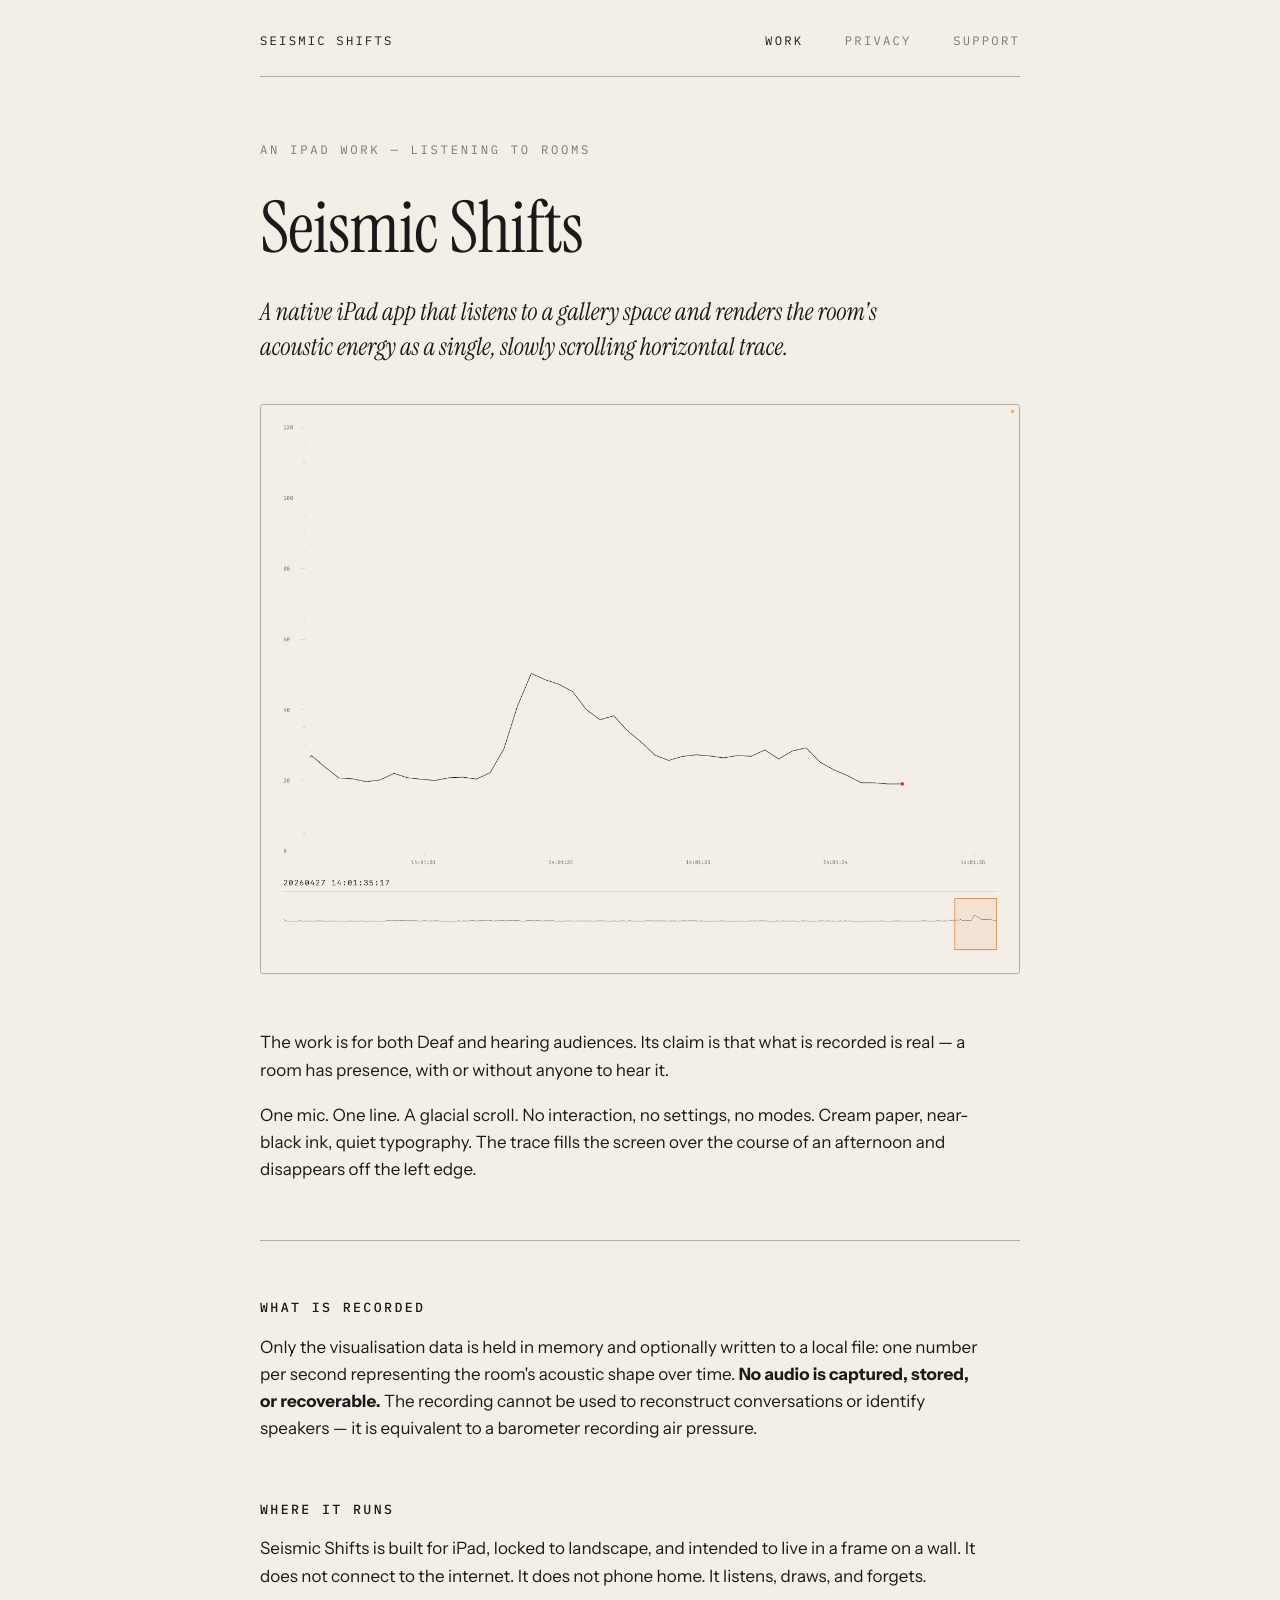
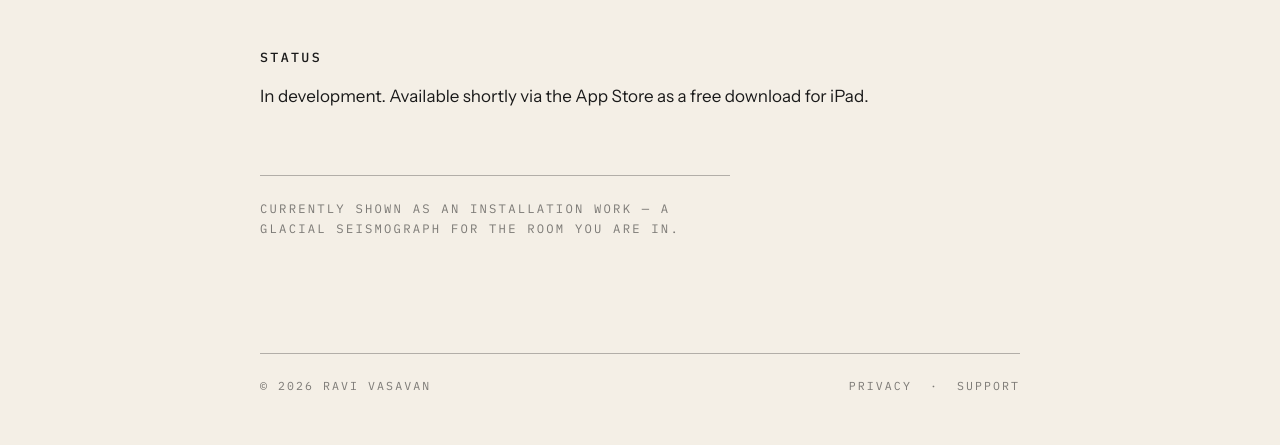
==== index.html @ 60b9cc58 "Add live screenshot, favicon, and Open Graph meta - Screenshot of the running iPad app replaces the " ====
<!DOCTYPE html>
<html lang="en">
<head>
<meta charset="UTF-8">
<meta name="viewport" content="width=device-width, initial-scale=1.0">
<title>Seismic Shifts</title>
<meta name="description" content="An iPad app that listens to a room and renders its acoustic energy as a slowly scrolling seismograph trace. For both Deaf and hearing audiences.">
<link rel="icon" type="image/png" sizes="32x32" href="favicon-32.png">
<link rel="icon" type="image/png" sizes="192x192" href="favicon-192.png">
<link rel="apple-touch-icon" href="apple-touch-icon.png">
<meta property="og:title" content="Seismic Shifts">
<meta property="og:description" content="An iPad app that listens to a room and renders its acoustic energy as a slowly scrolling seismograph trace.">
<meta property="og:image" content="screenshot.png">
<meta property="og:type" content="website">
<link rel="preconnect" href="https://fonts.googleapis.com">
<link rel="preconnect" href="https://fonts.gstatic.com" crossorigin>
<link href="https://fonts.googleapis.com/css2?family=IBM+Plex+Mono:wght@400;500&family=Instrument+Sans:wght@400;500;600&family=Instrument+Serif:ital@0;1&display=swap" rel="stylesheet">
<link rel="stylesheet" href="style.css">
</head>
<body>

<header class="site">
    <a href="./">Seismic Shifts</a>
    <nav>
        <a href="./" aria-current="page">Work</a>
        <a href="privacy.html">Privacy</a>
        <a href="support.html">Support</a>
    </nav>
</header>

<main>
    <p class="tagline">An iPad work — listening to rooms</p>
    <h1>Seismic Shifts</h1>
    <p class="lede">A native iPad app that listens to a gallery space and renders the room's acoustic energy as a single, slowly scrolling horizontal trace.</p>

    <figure class="screenshot">
        <img src="screenshot.png" alt="The Seismic Shifts iPad app showing a clap captured as a brief peak around 14:01:32 on a near-black trace over cream paper, with a dB SPL scale on the left, a centisecond timestamp at the bottom, and a compressed history strip with an orange viewport rectangle along the bottom edge.">
    </figure>

    <p>The work is for both Deaf and hearing audiences. Its claim is that what is recorded is real — a room has presence, with or without anyone to hear it.</p>

    <p>One mic. One line. A glacial scroll. No interaction, no settings, no modes. Cream paper, near-black ink, quiet typography. The trace fills the screen over the course of an afternoon and disappears off the left edge.</p>

    <hr class="divider">

    <h2>What is recorded</h2>
    <p>Only the visualisation data is held in memory and optionally written to a local file: one number per second representing the room's acoustic shape over time. <strong>No audio is captured, stored, or recoverable.</strong> The recording cannot be used to reconstruct conversations or identify speakers — it is equivalent to a barometer recording air pressure.</p>

    <h2>Where it runs</h2>
    <p>Seismic Shifts is built for iPad, locked to landscape, and intended to live in a frame on a wall. It does not connect to the internet. It does not phone home. It listens, draws, and forgets.</p>

    <h2>Status</h2>
    <p>In development. Available shortly via the App Store as a free download for iPad.</p>

    <p class="meta">Currently shown as an installation work — a glacial seismograph for the room you are in.</p>
</main>

<footer class="site">
    <span>&copy; 2026 Ravi Vasavan</span>
    <span>
        <a href="privacy.html">Privacy</a>
        &nbsp;&middot;&nbsp;
        <a href="support.html">Support</a>
    </span>
</footer>

</body>
</html>
---- style.css ----
:root {
    --paper: #F4EFE6;
    --ink: #1A1A1A;
    --ink-quiet: rgba(26, 26, 26, 0.55);
    --hairline: rgba(26, 26, 26, 0.30);
}

* {
    box-sizing: border-box;
    margin: 0;
    padding: 0;
}

html {
    background: var(--paper);
    color: var(--ink);
    font-family: 'Instrument Sans', ui-sans-serif, -apple-system, BlinkMacSystemFont, system-ui, sans-serif;
    font-size: 17px;
    line-height: 1.6;
    -webkit-font-smoothing: antialiased;
    -moz-osx-font-smoothing: grayscale;
    text-rendering: geometricPrecision;
}

body {
    min-height: 100vh;
    display: flex;
    flex-direction: column;
    padding: 0 32px;
}

main {
    flex: 1;
    width: 100%;
    max-width: 760px;
    margin: 0 auto;
    padding: 64px 0 96px;
}

header.site {
    width: 100%;
    max-width: 760px;
    margin: 0 auto;
    padding: 32px 0 24px;
    display: flex;
    justify-content: space-between;
    align-items: baseline;
    border-bottom: 1px solid var(--hairline);
    font-family: 'IBM Plex Mono', ui-monospace, SFMono-Regular, Menlo, monospace;
    font-size: 0.72rem;
    text-transform: uppercase;
    letter-spacing: 0.18em;
}

header.site a {
    color: var(--ink);
    text-decoration: none;
}

header.site nav a {
    margin-left: 32px;
    color: var(--ink-quiet);
    transition: color 120ms ease;
}

header.site nav a:hover,
header.site nav a[aria-current="page"] {
    color: var(--ink);
}

footer.site {
    width: 100%;
    max-width: 760px;
    margin: 0 auto;
    padding: 24px 0 48px;
    border-top: 1px solid var(--hairline);
    font-family: 'IBM Plex Mono', ui-monospace, SFMono-Regular, Menlo, monospace;
    font-size: 0.68rem;
    text-transform: uppercase;
    letter-spacing: 0.18em;
    color: var(--ink-quiet);
    display: flex;
    justify-content: space-between;
}

footer.site a {
    color: var(--ink-quiet);
    text-decoration: none;
}

footer.site a:hover {
    color: var(--ink);
}

h1 {
    font-family: 'Instrument Serif', Georgia, 'Times New Roman', serif;
    font-weight: 400;
    font-size: clamp(2.6rem, 6vw, 4.2rem);
    line-height: 1.05;
    letter-spacing: -0.01em;
    margin-bottom: 28px;
}

h2 {
    font-family: 'IBM Plex Mono', ui-monospace, SFMono-Regular, Menlo, monospace;
    font-weight: 500;
    font-size: 0.78rem;
    text-transform: uppercase;
    letter-spacing: 0.18em;
    margin-top: 56px;
    margin-bottom: 16px;
    color: var(--ink);
}

h2:first-of-type {
    margin-top: 48px;
}

p {
    margin-bottom: 18px;
    max-width: 64ch;
}

a {
    color: var(--ink);
    text-decoration: underline;
    text-decoration-thickness: 1px;
    text-underline-offset: 3px;
    text-decoration-color: var(--hairline);
    transition: text-decoration-color 120ms ease;
}

a:hover {
    text-decoration-color: var(--ink);
}

.lede {
    font-family: 'Instrument Serif', Georgia, 'Times New Roman', serif;
    font-style: italic;
    font-size: 1.45rem;
    line-height: 1.4;
    color: var(--ink);
    margin-bottom: 32px;
    max-width: 56ch;
}

.tagline {
    font-family: 'IBM Plex Mono', ui-monospace, SFMono-Regular, Menlo, monospace;
    font-size: 0.72rem;
    text-transform: uppercase;
    letter-spacing: 0.22em;
    color: var(--ink-quiet);
    margin-bottom: 32px;
}

.divider {
    border: none;
    border-top: 1px solid var(--hairline);
    margin: 56px 0;
}

ul {
    margin-bottom: 18px;
    padding-left: 22px;
}

li {
    margin-bottom: 6px;
    max-width: 64ch;
}

.meta {
    font-family: 'IBM Plex Mono', ui-monospace, SFMono-Regular, Menlo, monospace;
    font-size: 0.72rem;
    color: var(--ink-quiet);
    margin-top: 64px;
    padding-top: 24px;
    border-top: 1px solid var(--hairline);
    text-transform: uppercase;
    letter-spacing: 0.18em;
}

.screenshot {
    margin: 40px 0 56px;
    width: 100%;
    border: 1px solid var(--hairline);
    border-radius: 4px;
    overflow: hidden;
    background: var(--paper);
    box-shadow: 0 1px 2px rgba(26, 26, 26, 0.04);
}

.screenshot img {
    display: block;
    width: 100%;
    height: auto;
}

@media (max-width: 600px) {
    body { padding: 0 20px; }
    main { padding: 40px 0 64px; }
    header.site { padding: 20px 0 16px; flex-direction: column; gap: 12px; }
    header.site nav a:first-child { margin-left: 0; }
    h2 { margin-top: 40px; }
}
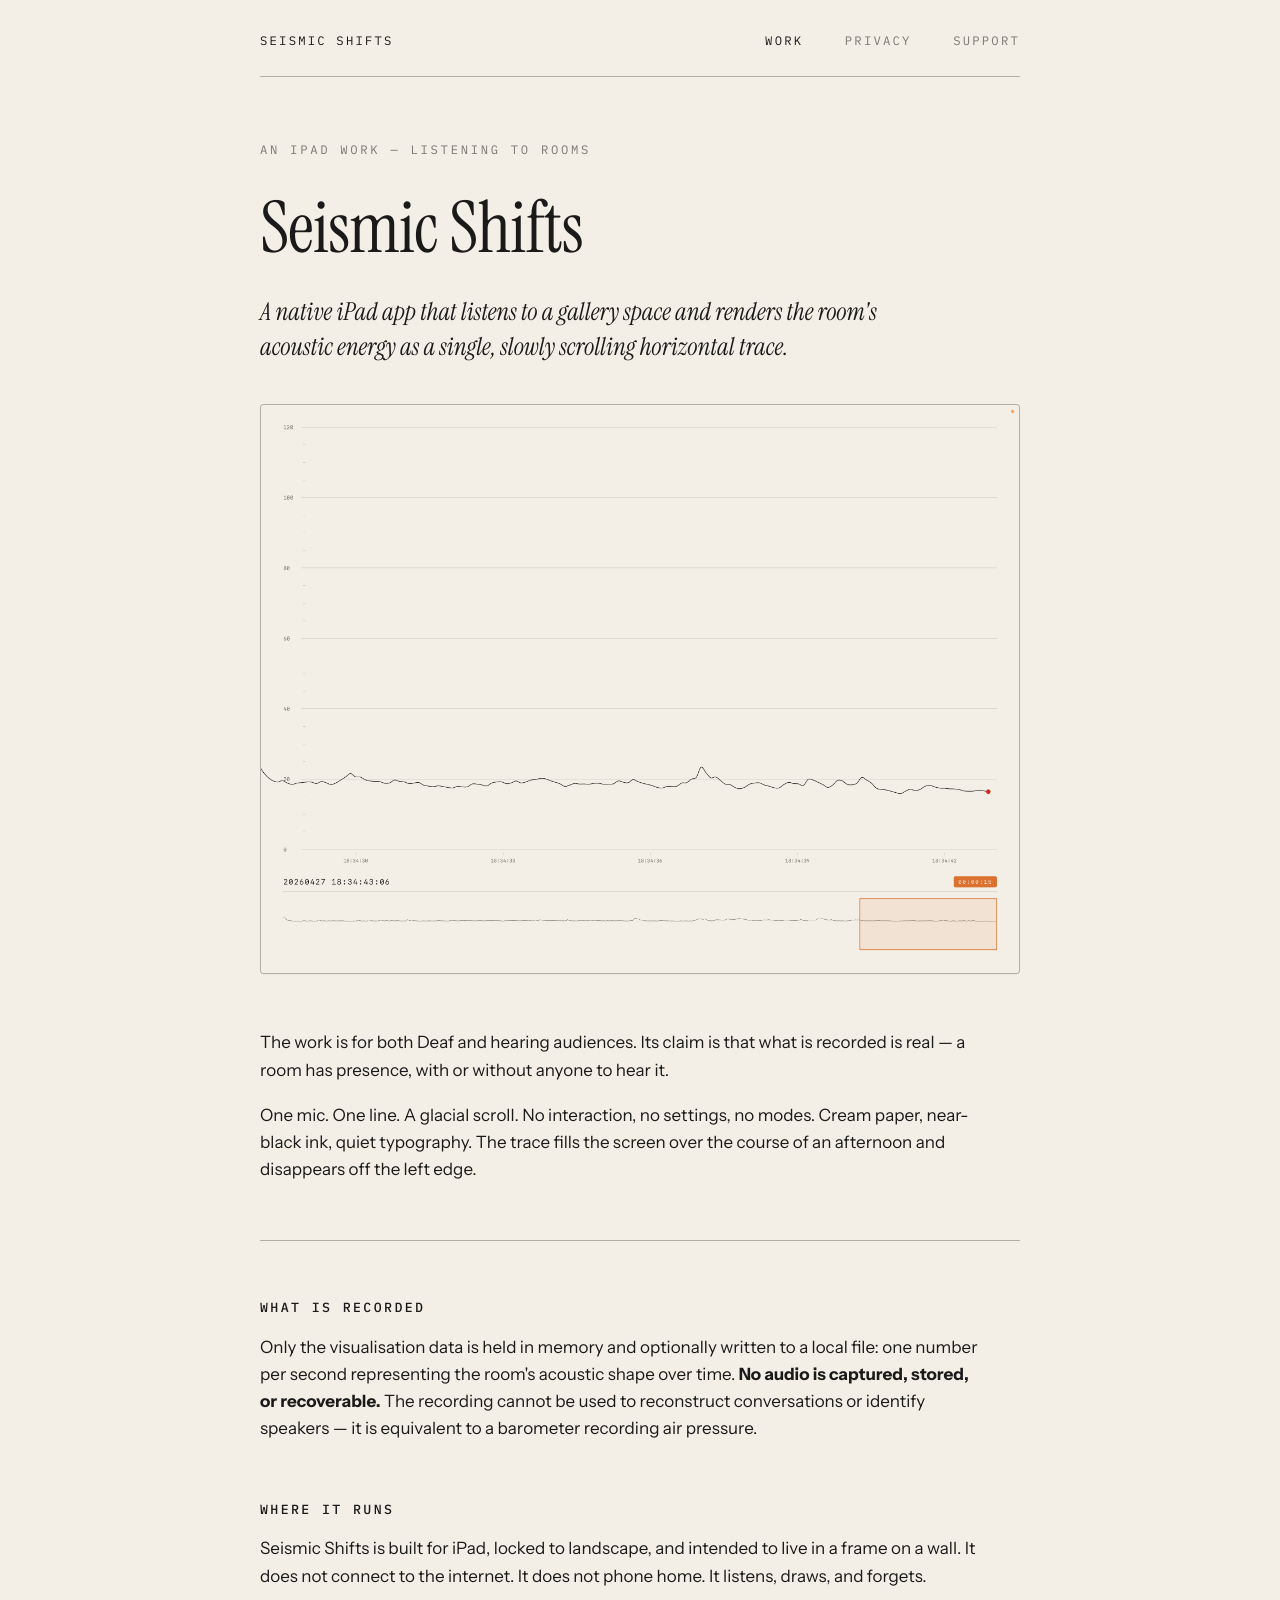
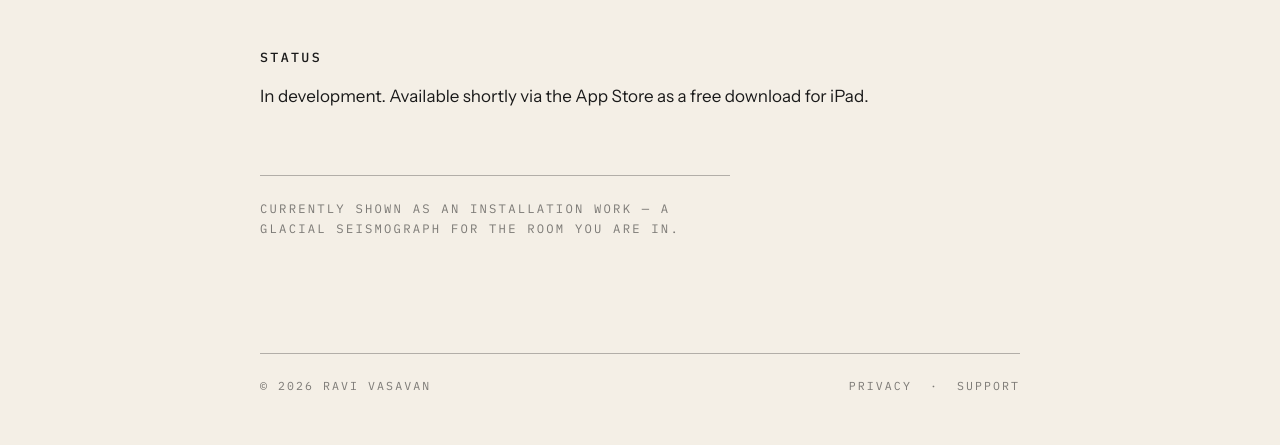
==== commit 2c23377a: "Refresh landing-page screenshot to current build" ====
--- a/index.html
+++ b/index.html
@@ -34,7 +34,7 @@
     <p class="lede">A native iPad app that listens to a gallery space and renders the room's acoustic energy as a single, slowly scrolling horizontal trace.</p>
 
     <figure class="screenshot">
-        <img src="screenshot.png" alt="The Seismic Shifts iPad app showing a clap captured as a brief peak around 14:01:32 on a near-black trace over cream paper, with a dB SPL scale on the left, a centisecond timestamp at the bottom, and a compressed history strip with an orange viewport rectangle along the bottom edge.">
+        <img src="screenshot.png" alt="The Seismic Shifts iPad app showing a quiet room around 18 dB SPL on a near-black trace over cream paper, with a small peak just after 18:34:36. The 0 to 120 dB SPL scale on the left has horizontal grid lines crossing the trace area; time markers below; a centisecond timestamp on the lower-left; an orange chip on the lower-right showing the active 00:00:15 window; and a compressed history strip with an orange viewport rectangle anchored to the right edge.">
     </figure>
 
     <p>The work is for both Deaf and hearing audiences. Its claim is that what is recorded is real — a room has presence, with or without anyone to hear it.</p>
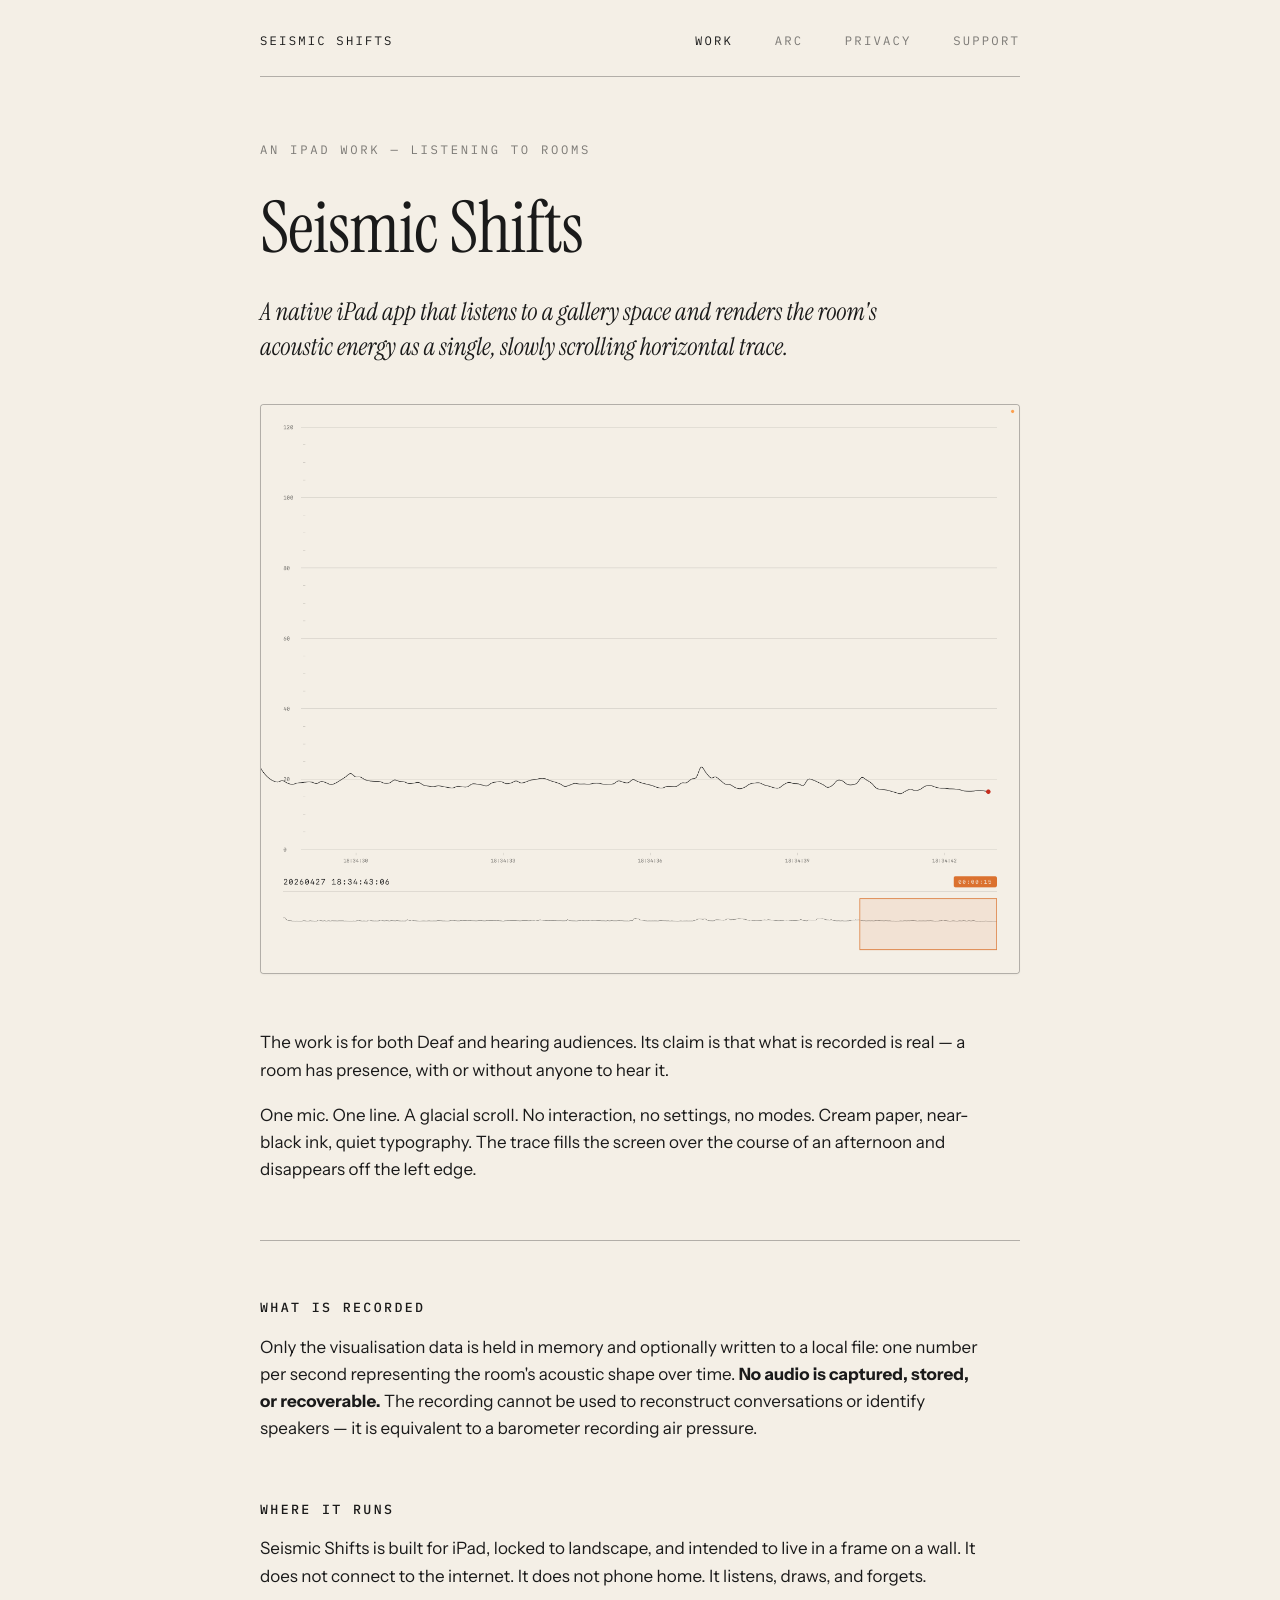
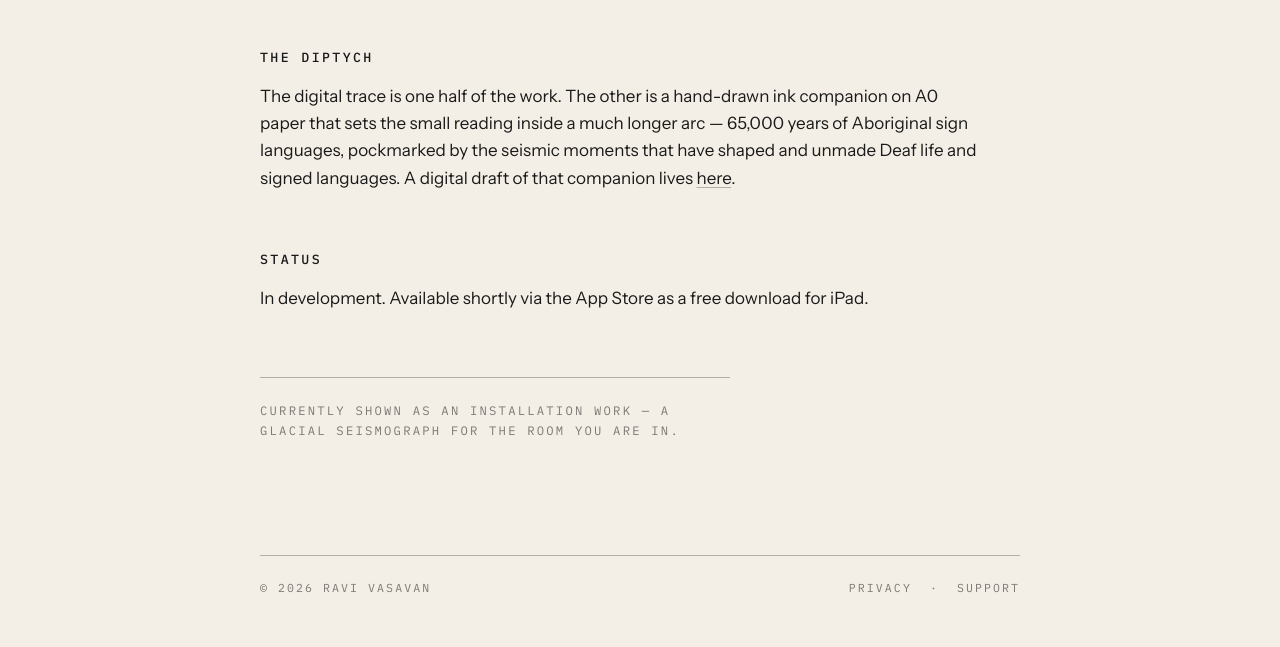
==== commit b1493d04: "Add /arc.html — the long-arc companion to the live trace Single-page A0-landscape seismograph showin" ====
--- a/index.html
+++ b/index.html
@@ -23,6 +23,7 @@
     <a href="./">Seismic Shifts</a>
     <nav>
         <a href="./" aria-current="page">Work</a>
+        <a href="arc.html">Arc</a>
         <a href="privacy.html">Privacy</a>
         <a href="support.html">Support</a>
     </nav>
@@ -49,6 +50,9 @@
     <h2>Where it runs</h2>
     <p>Seismic Shifts is built for iPad, locked to landscape, and intended to live in a frame on a wall. It does not connect to the internet. It does not phone home. It listens, draws, and forgets.</p>
 
+    <h2>The diptych</h2>
+    <p>The digital trace is one half of the work. The other is a hand-drawn ink companion on A0 paper that sets the small reading inside a much longer arc — 65,000 years of Aboriginal sign languages, pockmarked by the seismic moments that have shaped and unmade Deaf life and signed languages. A digital draft of that companion lives <a href="arc.html">here</a>.</p>
+
     <h2>Status</h2>
     <p>In development. Available shortly via the App Store as a free download for iPad.</p>
 
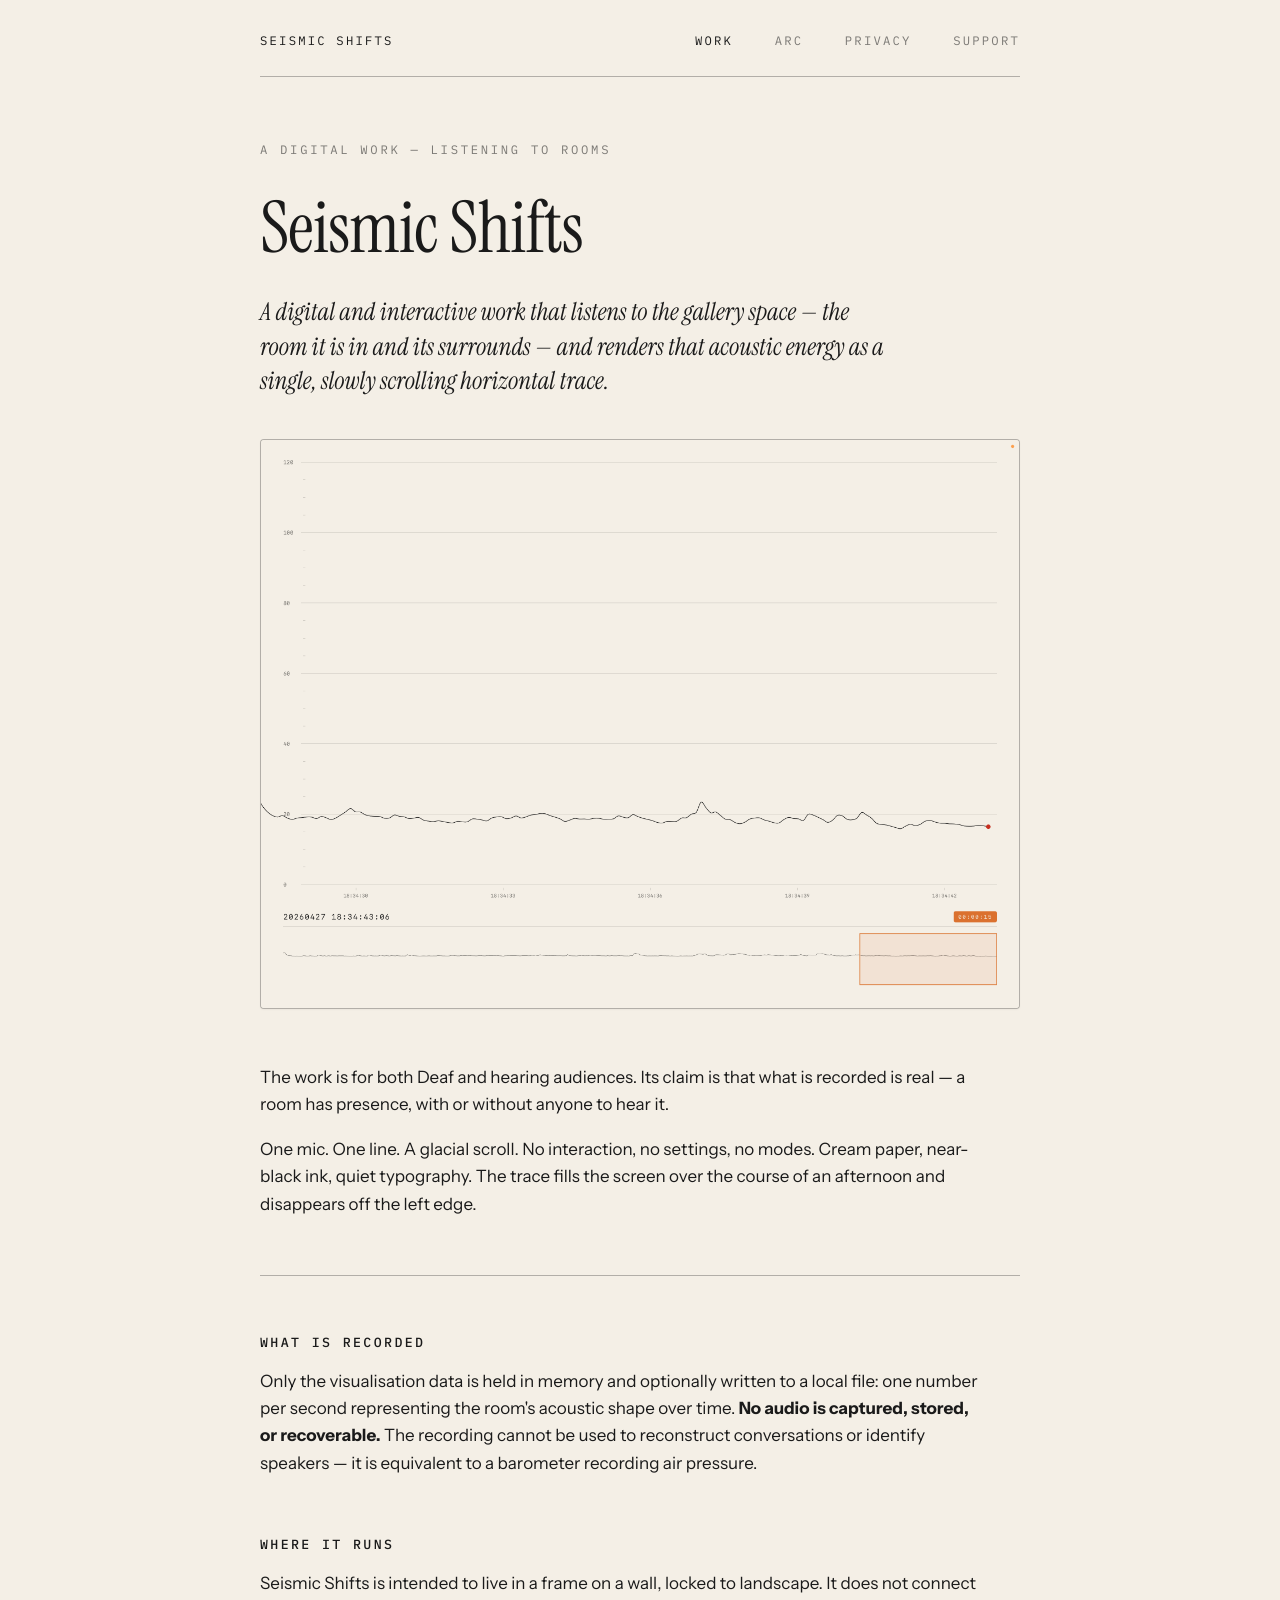
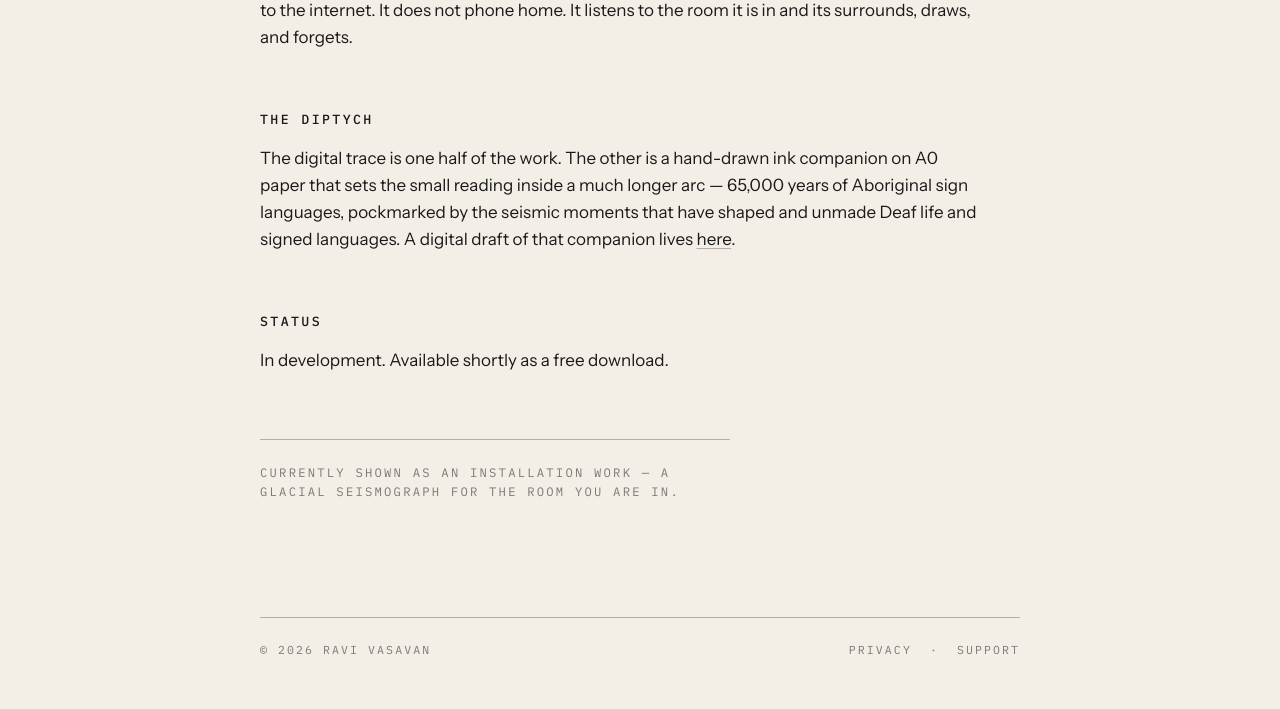
==== commit 2a5e7328: "Reframe site copy as platform-agnostic Get rid of iPad and iOS mentions across all public copy. The " ====
--- a/index.html
+++ b/index.html
@@ -4,12 +4,12 @@
 <meta charset="UTF-8">
 <meta name="viewport" content="width=device-width, initial-scale=1.0">
 <title>Seismic Shifts</title>
-<meta name="description" content="An iPad app that listens to a room and renders its acoustic energy as a slowly scrolling seismograph trace. For both Deaf and hearing audiences.">
+<meta name="description" content="A digital and interactive work that listens to the room it is in — and its surrounds — and renders that acoustic energy as a slowly scrolling seismograph trace. For both Deaf and hearing audiences.">
 <link rel="icon" type="image/png" sizes="32x32" href="favicon-32.png">
 <link rel="icon" type="image/png" sizes="192x192" href="favicon-192.png">
 <link rel="apple-touch-icon" href="apple-touch-icon.png">
 <meta property="og:title" content="Seismic Shifts">
-<meta property="og:description" content="An iPad app that listens to a room and renders its acoustic energy as a slowly scrolling seismograph trace.">
+<meta property="og:description" content="A digital and interactive work that listens to the room it is in and its surrounds, and renders that acoustic energy as a slowly scrolling seismograph trace.">
 <meta property="og:image" content="screenshot.png">
 <meta property="og:type" content="website">
 <link rel="preconnect" href="https://fonts.googleapis.com">
@@ -30,12 +30,12 @@
 </header>
 
 <main>
-    <p class="tagline">An iPad work — listening to rooms</p>
+    <p class="tagline">A digital work — listening to rooms</p>
     <h1>Seismic Shifts</h1>
-    <p class="lede">A native iPad app that listens to a gallery space and renders the room's acoustic energy as a single, slowly scrolling horizontal trace.</p>
+    <p class="lede">A digital and interactive work that listens to the gallery space — the room it is in and its surrounds — and renders that acoustic energy as a single, slowly scrolling horizontal trace.</p>
 
     <figure class="screenshot">
-        <img src="screenshot.png" alt="The Seismic Shifts iPad app showing a quiet room around 18 dB SPL on a near-black trace over cream paper, with a small peak just after 18:34:36. The 0 to 120 dB SPL scale on the left has horizontal grid lines crossing the trace area; time markers below; a centisecond timestamp on the lower-left; an orange chip on the lower-right showing the active 00:00:15 window; and a compressed history strip with an orange viewport rectangle anchored to the right edge.">
+        <img src="screenshot.png" alt="Seismic Shifts showing a quiet room around 18 dB SPL on a near-black trace over cream paper, with a small peak just after 18:34:36. The 0 to 120 dB SPL scale on the left has horizontal grid lines crossing the trace area; time markers below; a centisecond timestamp on the lower-left; an orange chip on the lower-right showing the active 00:00:15 window; and a compressed history strip with an orange viewport rectangle anchored to the right edge.">
     </figure>
 
     <p>The work is for both Deaf and hearing audiences. Its claim is that what is recorded is real — a room has presence, with or without anyone to hear it.</p>
@@ -48,13 +48,13 @@
     <p>Only the visualisation data is held in memory and optionally written to a local file: one number per second representing the room's acoustic shape over time. <strong>No audio is captured, stored, or recoverable.</strong> The recording cannot be used to reconstruct conversations or identify speakers — it is equivalent to a barometer recording air pressure.</p>
 
     <h2>Where it runs</h2>
-    <p>Seismic Shifts is built for iPad, locked to landscape, and intended to live in a frame on a wall. It does not connect to the internet. It does not phone home. It listens, draws, and forgets.</p>
+    <p>Seismic Shifts is intended to live in a frame on a wall, locked to landscape. It does not connect to the internet. It does not phone home. It listens to the room it is in and its surrounds, draws, and forgets.</p>
 
     <h2>The diptych</h2>
     <p>The digital trace is one half of the work. The other is a hand-drawn ink companion on A0 paper that sets the small reading inside a much longer arc — 65,000 years of Aboriginal sign languages, pockmarked by the seismic moments that have shaped and unmade Deaf life and signed languages. A digital draft of that companion lives <a href="arc.html">here</a>.</p>
 
     <h2>Status</h2>
-    <p>In development. Available shortly via the App Store as a free download for iPad.</p>
+    <p>In development. Available shortly as a free download.</p>
 
     <p class="meta">Currently shown as an installation work — a glacial seismograph for the room you are in.</p>
 </main>
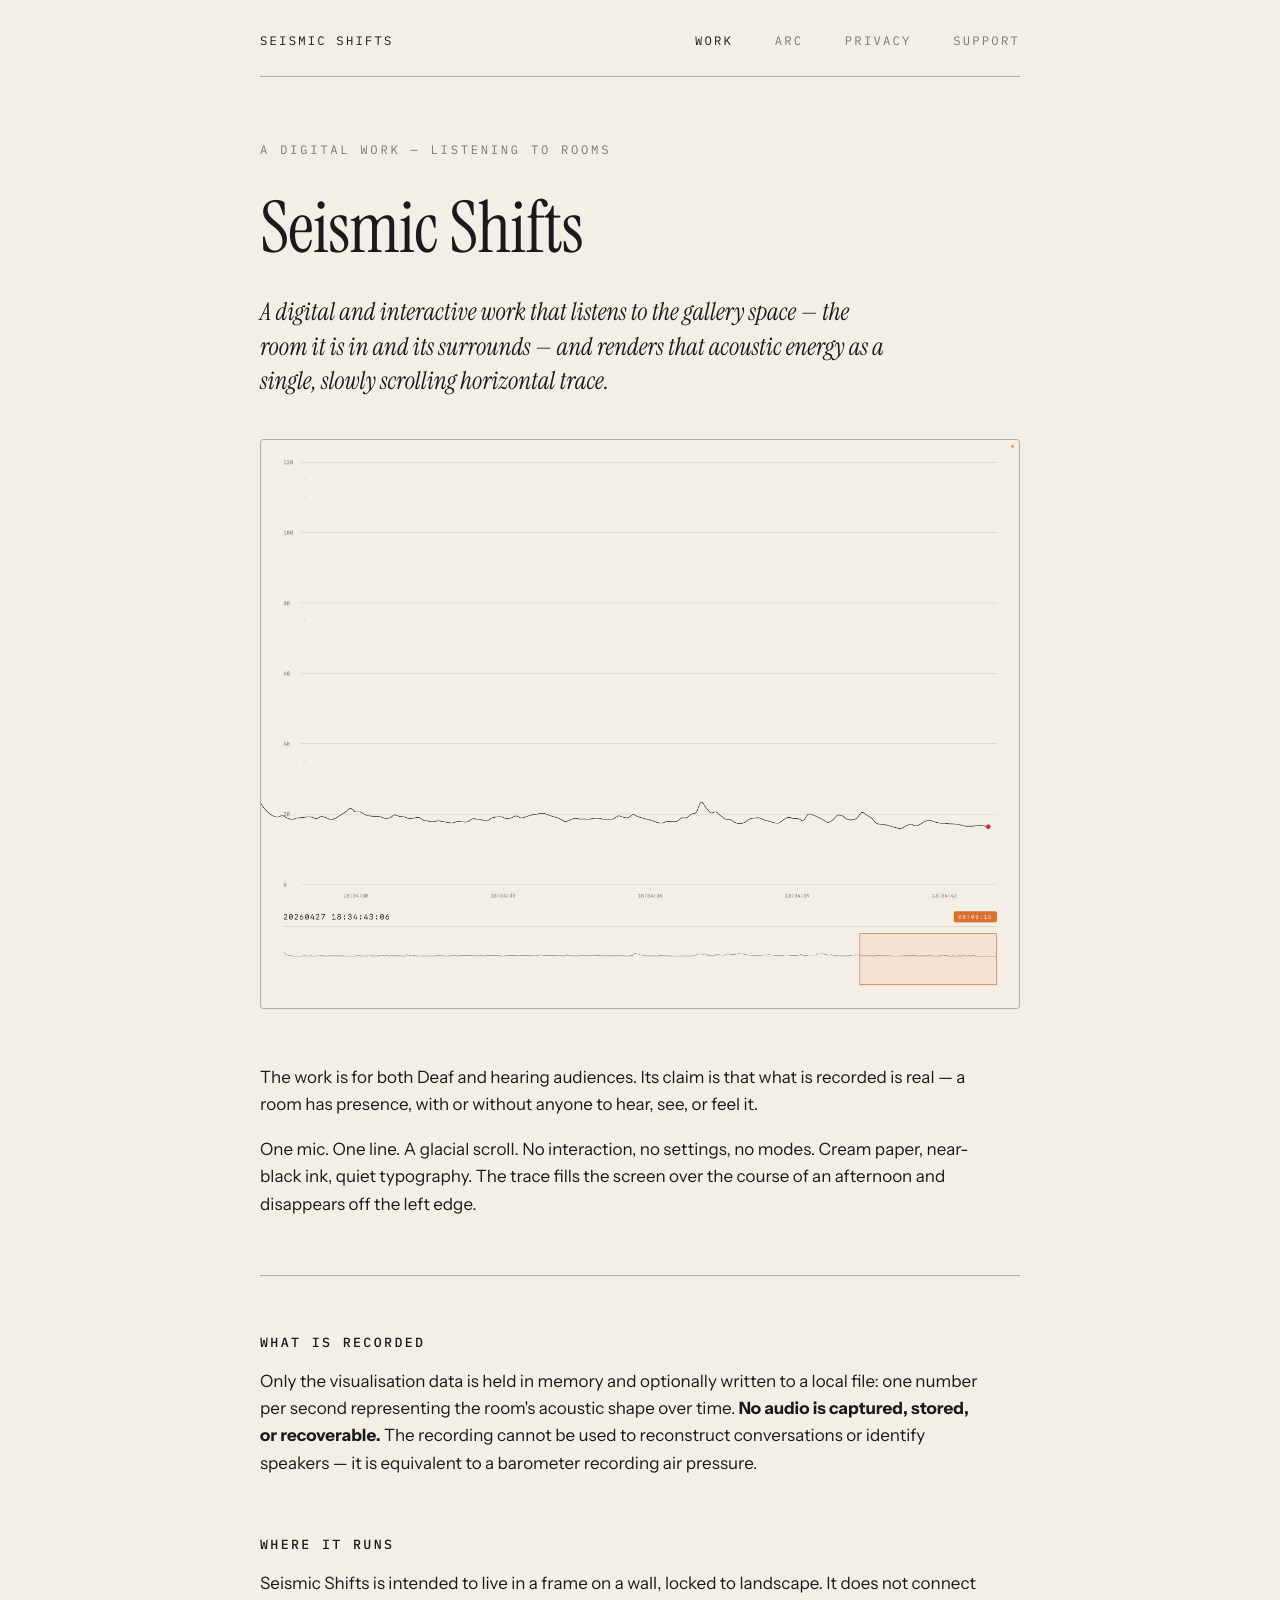
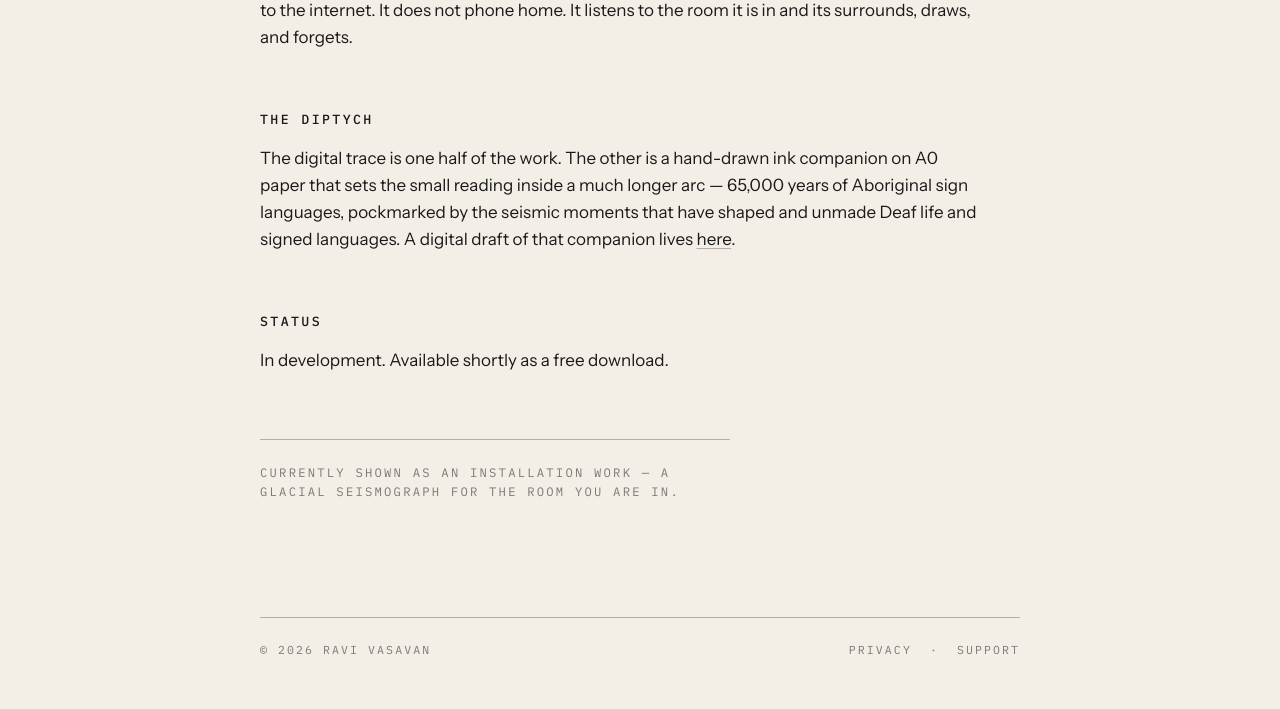
==== commit 673c2ab4: "Extend the claim to "hear, see, or feel" A room has presence whether anyone hears, sees, or feels it" ====
--- a/index.html
+++ b/index.html
@@ -38,7 +38,7 @@
         <img src="screenshot.png" alt="Seismic Shifts showing a quiet room around 18 dB SPL on a near-black trace over cream paper, with a small peak just after 18:34:36. The 0 to 120 dB SPL scale on the left has horizontal grid lines crossing the trace area; time markers below; a centisecond timestamp on the lower-left; an orange chip on the lower-right showing the active 00:00:15 window; and a compressed history strip with an orange viewport rectangle anchored to the right edge.">
     </figure>
 
-    <p>The work is for both Deaf and hearing audiences. Its claim is that what is recorded is real — a room has presence, with or without anyone to hear it.</p>
+    <p>The work is for both Deaf and hearing audiences. Its claim is that what is recorded is real — a room has presence, with or without anyone to hear, see, or feel it.</p>
 
     <p>One mic. One line. A glacial scroll. No interaction, no settings, no modes. Cream paper, near-black ink, quiet typography. The trace fills the screen over the course of an afternoon and disappears off the left edge.</p>
 
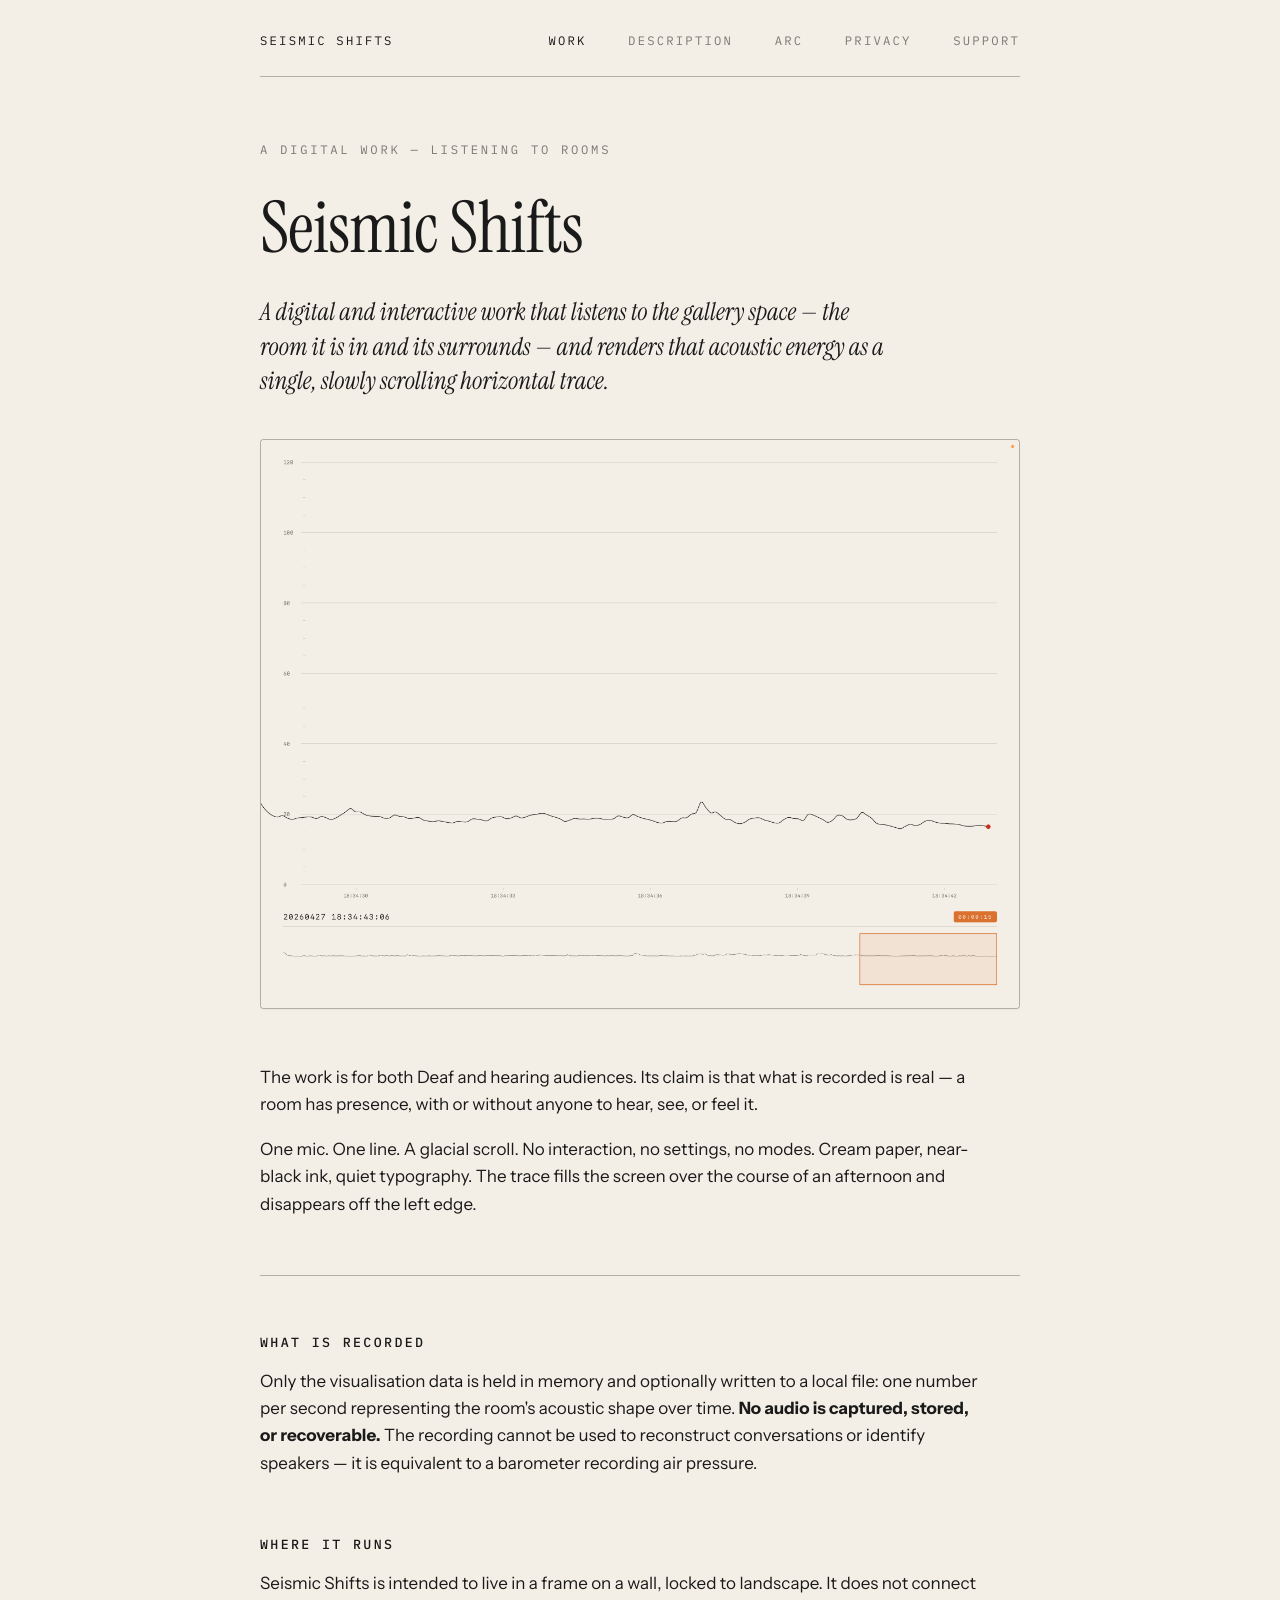
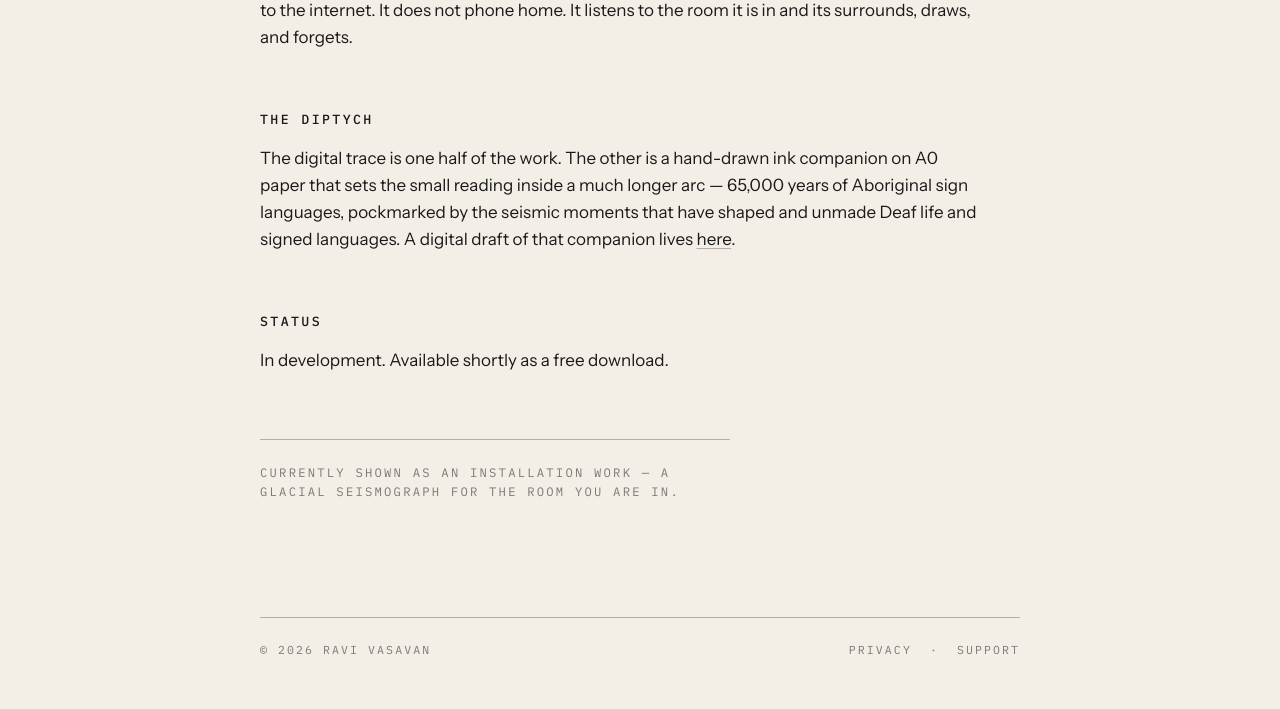
==== commit 1fb3ecd2: "Add Description page; strip the redundant footer from the arc drawing A new /description.html surfac" ====
--- a/index.html
+++ b/index.html
@@ -23,6 +23,7 @@
     <a href="./">Seismic Shifts</a>
     <nav>
         <a href="./" aria-current="page">Work</a>
+        <a href="description.html">Description</a>
         <a href="arc.html">Arc</a>
         <a href="privacy.html">Privacy</a>
         <a href="support.html">Support</a>
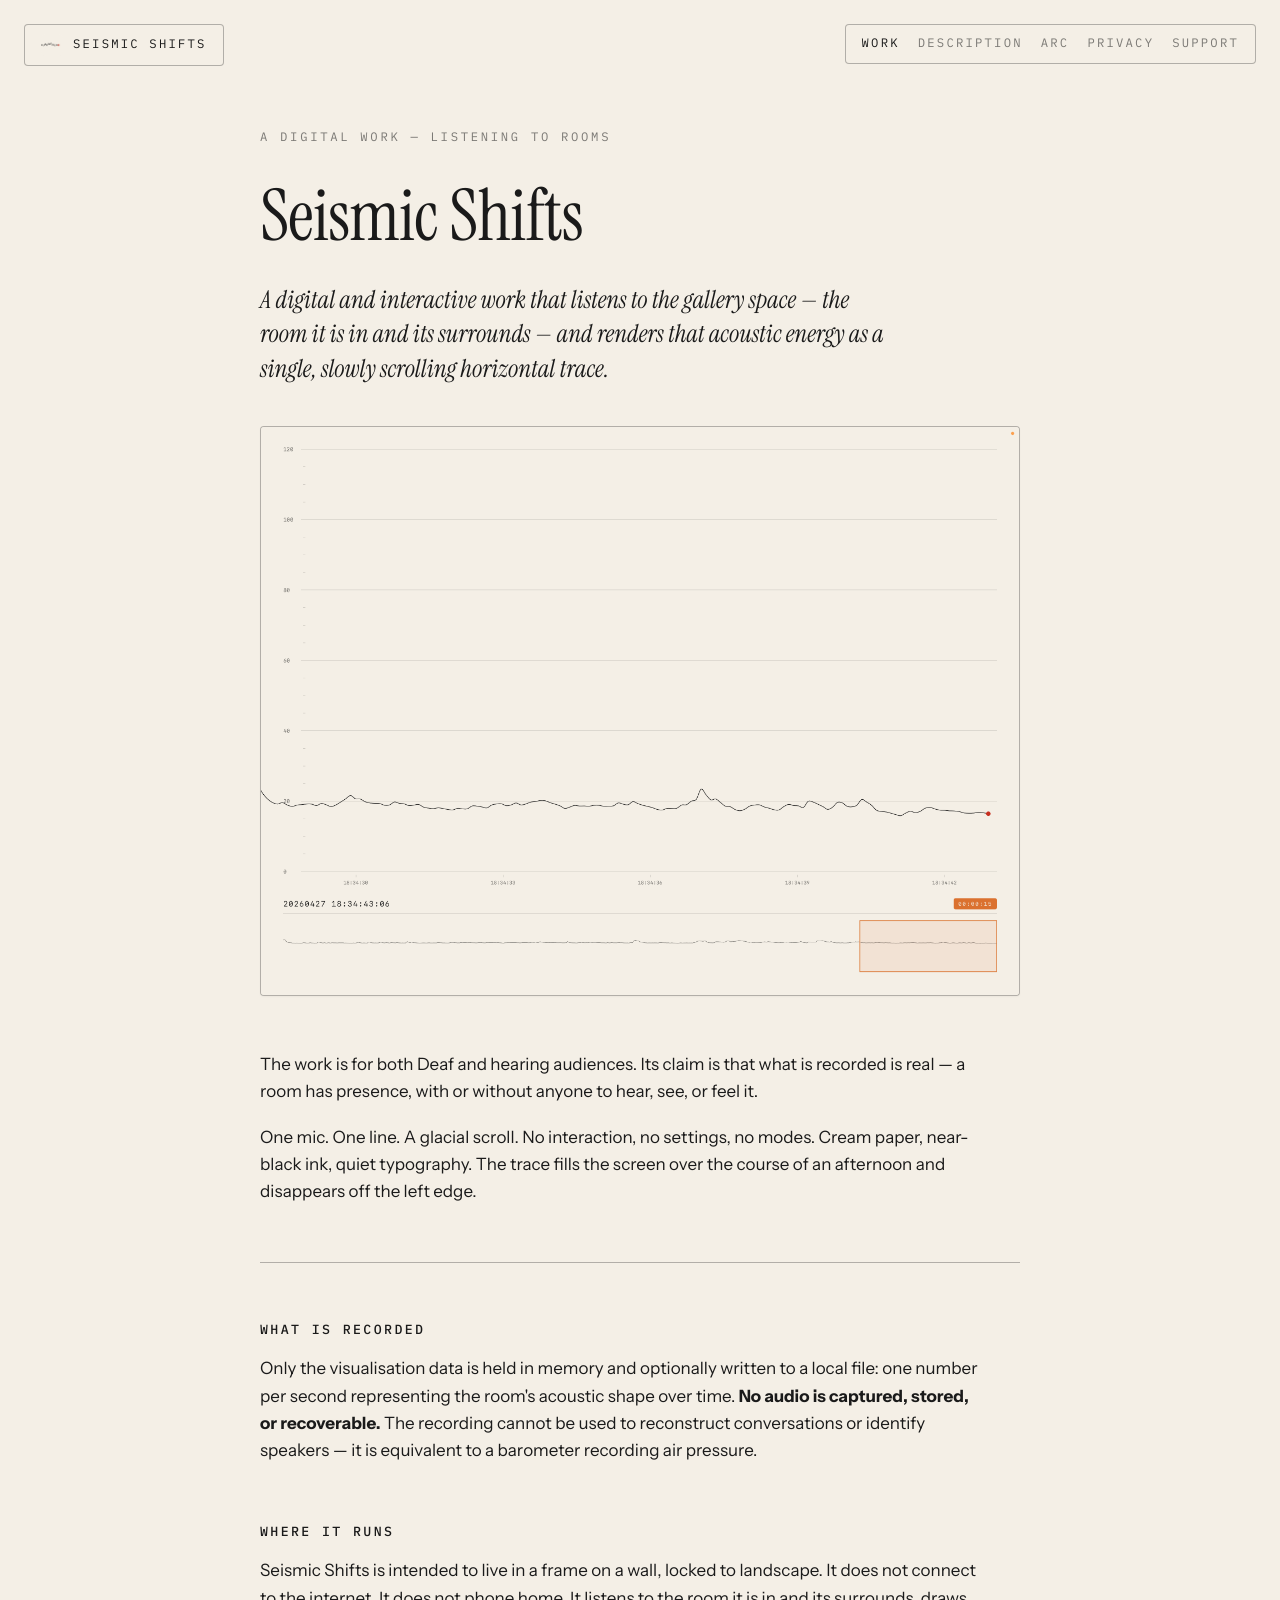
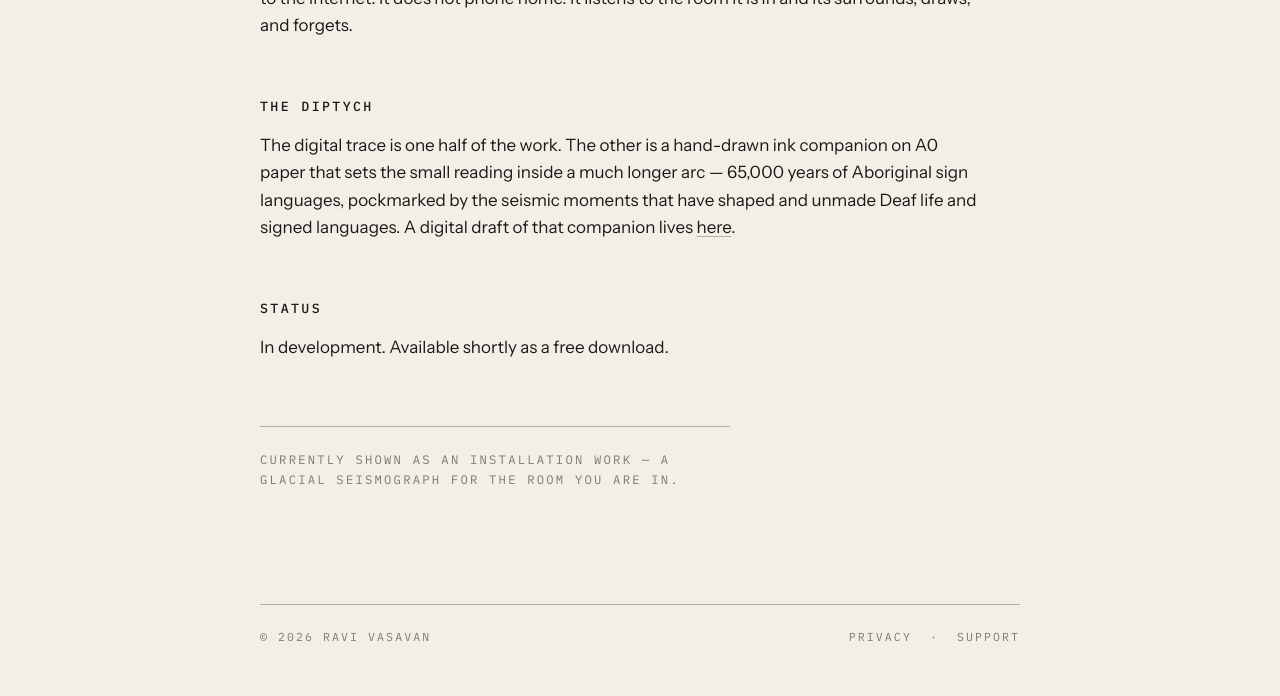
==== commit 77c0589f: "Site-wide floating pill nav with app icon; viewBox-zoom on the arc The arc page's floating header no" ====
--- a/index.html
+++ b/index.html
@@ -20,8 +20,11 @@
 <body>
 
 <header class="site">
-    <a href="./">Seismic Shifts</a>
-    <nav>
+    <div class="site-title">
+        <img src="apple-touch-icon.png" alt="" class="site-icon">
+        <a href="./">Seismic Shifts</a>
+    </div>
+    <nav class="site-nav" aria-label="Site">
         <a href="./" aria-current="page">Work</a>
         <a href="description.html">Description</a>
         <a href="arc.html">Arc</a>
--- a/style.css
+++ b/style.css
@@ -26,7 +26,7 @@
     min-height: 100vh;
     display: flex;
     flex-direction: column;
-    padding: 0 32px;
+    padding: 96px 32px 0;
 }
 
 main {
@@ -34,37 +34,77 @@
     width: 100%;
     max-width: 760px;
     margin: 0 auto;
-    padding: 64px 0 96px;
-}
-
+    padding: 32px 0 96px;
+}
+
+/* Floating pill nav — fixed at top, two translucent cream pills with
+   a hairline border. Title pill (icon + name) on the left, nav pill
+   on the right. Wraps on small viewports; nav pill hides on phones. */
 header.site {
-    width: 100%;
-    max-width: 760px;
-    margin: 0 auto;
-    padding: 32px 0 24px;
+    position: fixed;
+    top: 24px;
+    left: 24px;
+    right: 24px;
+    z-index: 20;
+    margin: 0;
+    padding: 0;
+    max-width: none;
+    border-bottom: none;
     display: flex;
     justify-content: space-between;
-    align-items: baseline;
-    border-bottom: 1px solid var(--hairline);
+    align-items: flex-start;
+    flex-wrap: wrap;
+    gap: 8px;
+    pointer-events: none;
     font-family: 'IBM Plex Mono', ui-monospace, SFMono-Regular, Menlo, monospace;
     font-size: 0.72rem;
     text-transform: uppercase;
     letter-spacing: 0.18em;
 }
 
-header.site a {
+header.site .site-title,
+header.site .site-nav {
+    background: rgba(244, 239, 230, 0.86);
+    backdrop-filter: blur(10px);
+    -webkit-backdrop-filter: blur(10px);
+    border: 1px solid var(--hairline);
+    border-radius: 4px;
+    padding: 9px 16px;
+    pointer-events: auto;
+}
+
+header.site .site-title {
+    display: flex;
+    align-items: center;
+    gap: 10px;
+}
+
+header.site .site-icon {
+    width: 22px;
+    height: 22px;
+    border-radius: 5px;
+    display: block;
+    flex: none;
+}
+
+header.site .site-title a {
     color: var(--ink);
     text-decoration: none;
 }
 
-header.site nav a {
-    margin-left: 32px;
-    color: var(--ink-quiet);
+header.site .site-nav {
+    display: flex;
+    gap: 18px;
+}
+
+header.site .site-nav a {
+    color: var(--ink-quiet);
+    text-decoration: none;
     transition: color 120ms ease;
 }
 
-header.site nav a:hover,
-header.site nav a[aria-current="page"] {
+header.site .site-nav a:hover,
+header.site .site-nav a[aria-current="page"] {
     color: var(--ink);
 }
 
@@ -196,10 +236,16 @@
     height: auto;
 }
 
+@media (max-width: 720px) {
+    header.site .site-nav { display: none; }
+}
+
 @media (max-width: 600px) {
-    body { padding: 0 20px; }
-    main { padding: 40px 0 64px; }
-    header.site { padding: 20px 0 16px; flex-direction: column; gap: 12px; }
-    header.site nav a:first-child { margin-left: 0; }
+    body { padding: 80px 20px 0; }
+    main { padding: 24px 0 64px; }
+    header.site { top: 16px; left: 16px; right: 16px; }
+    header.site .site-title,
+    header.site .site-nav { padding: 8px 12px; }
+    header.site .site-icon { width: 20px; height: 20px; }
     h2 { margin-top: 40px; }
 }
